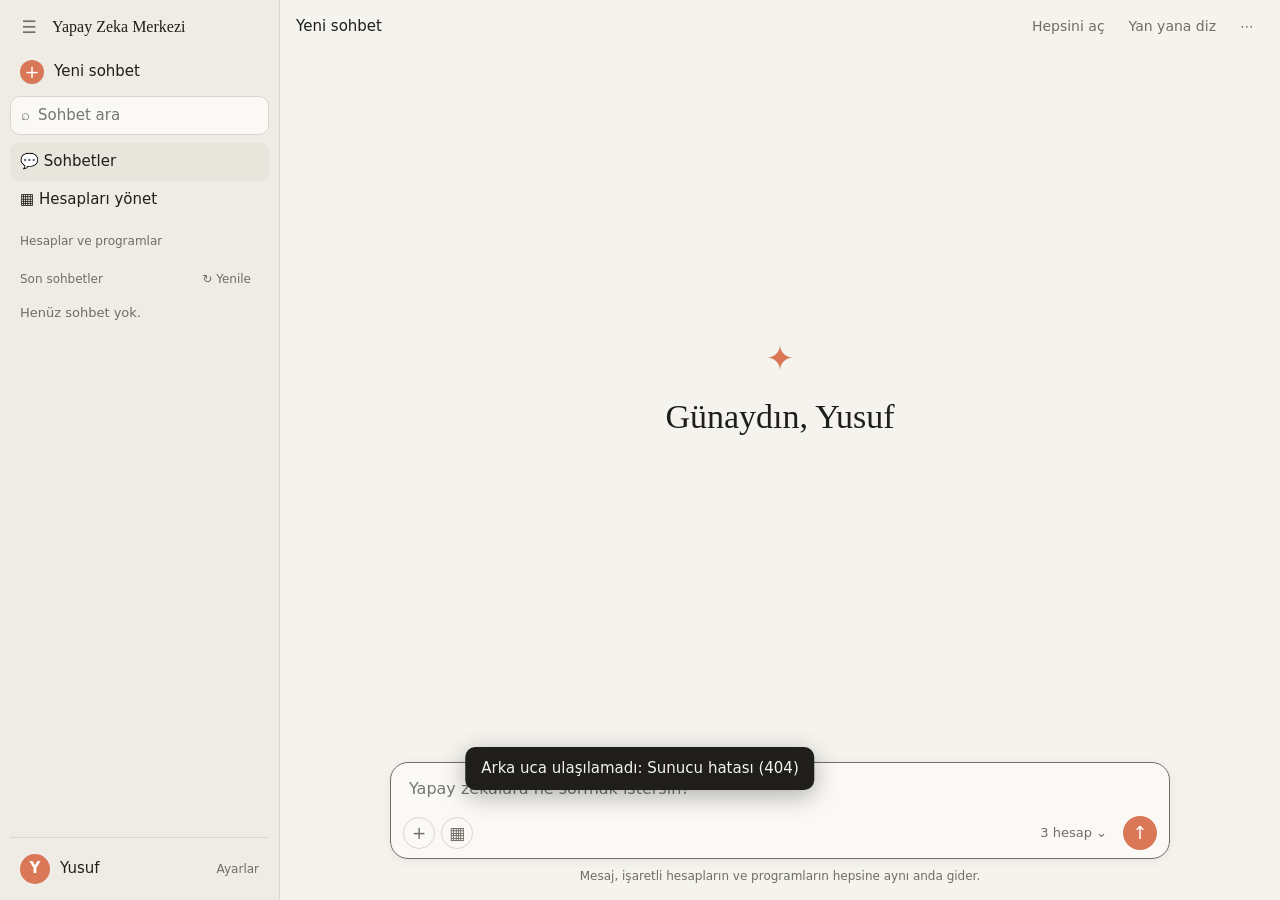
==== arayuz-masaustu/index.html @ e9574d83 "Güvenlik katmanları: istek belirteci, güvenlik başlıkları, gövde/şema denetimi, CDP boru (dinlenen p" ====
<!doctype html>
<html lang="tr">
<head>
  <meta charset="utf-8">
  <meta name="viewport" content="width=device-width, initial-scale=1">
  <title>Yapay Zeka Merkezi</title>
  <link rel="icon" href="data:image/svg+xml,<svg xmlns='http://www.w3.org/2000/svg' viewBox='0 0 16 16'><circle cx='8' cy='8' r='7' fill='%23d97757'/></svg>">
  <link rel="stylesheet" href="stil.css">
</head>
<body>
  <aside id="kenar" class="kenar">
    <div class="kenar-ust">
      <button class="simge" id="kenarKapat" title="Kenar çubuğunu gizle (Ctrl+B)">☰</button>
      <span class="kenar-marka">Yapay Zeka Merkezi</span>
    </div>
    <button class="kenar-yeni" id="yeniSohbet"><span class="arti">+</span> Yeni sohbet</button>
    <div class="kenar-ara"><span>⌕</span><input id="ara" placeholder="Sohbet ara"></div>
    <nav class="kenar-nav">
      <button data-bolum="sohbetler" class="aktif">💬 Sohbetler</button>
      <button data-bolum="programlar">▦ Hesapları yönet</button>
    </nav>
    <div class="kenar-baslik">Hesaplar ve programlar</div>
    <div id="kenarProgramlar" class="kenar-programlar"></div>
    <div class="kenar-baslik satir"><span>Son sohbetler</span><button class="kucuk-dugme" id="sohbetYenile" title="Sohbetleri yenile (site sohbetlerini yeniden oku)">↻ Yenile</button></div>
    <div id="sohbetListesi" class="sohbet-listesi"></div>
    <div class="kenar-alt">
      <button id="ayarlarAc" class="kenar-kullanici">
        <span class="avatar" id="avatar">Y</span>
        <span class="kullanici-ad" id="kullaniciAd">Yusuf</span>
        <span class="soluk">Ayarlar</span>
      </button>
    </div>
  </aside>

  <main class="ana">
    <header class="ust">
      <button class="simge" id="kenarAc" title="Kenar çubuğunu göster" hidden>☰</button>
      <div class="ust-baslik" id="ustBaslik">Yeni sohbet</div>
      <div class="ust-araclar">
        <button id="hepsiniAc" title="İşaretli kapalı hesapları ve programları aç">Hepsini aç</button>
        <button id="diz" title="İşaretli pencereleri ekranda yan yana diz">Yan yana diz</button>
        <button class="simge" id="sohbetMenu" title="Sohbet seçenekleri">⋯</button>
      </div>
    </header>

    <section id="icerik" class="icerik">
      <div id="karsilama" class="karsilama">
        <div class="karsilama-logo">✦</div>
        <h1 id="selam">Günaydın, Yusuf</h1>
      </div>
      <div id="mesajlar" class="mesajlar"></div>
    </section>

    <footer class="yazma-alani">
      <div id="girisSeridi" class="giris-seridi" hidden></div>
      <div class="yazici">
        <textarea id="mesaj" rows="1" placeholder="Yapay zekalara ne sormak istersin?"></textarea>
        <div class="yazici-alt">
          <div class="yazici-sol">
            <button class="simge yuvarlak" id="ekleMenu" title="Masaüstü programı ekle">+</button>
            <button class="simge yuvarlak" id="dizKucuk" title="Yan yana diz">▦</button>
          </div>
          <div class="yazici-sag">
            <div class="hedef-secici">
              <button id="hedefDugme" class="hedef-dugme"><span id="hedefOzet">3 hesap</span> <span class="ok">⌄</span></button>
              <div id="hedefMenu" class="hedef-menu" hidden></div>
            </div>
            <button id="gonder" class="gonder" title="Gönder (Enter)">↑</button>
          </div>
        </div>
      </div>
      <div class="yazma-not" id="durumSatiri">Mesaj, işaretli hesapların ve programların hepsine aynı anda gider.</div>
    </footer>
  </main>

  <!-- Ayarlar -->
  <dialog id="ayarlar" class="ayarlar">
    <div class="ayarlar-govde">
      <nav class="ayarlar-sekmeler">
        <div class="ayarlar-baslik">Ayarlar</div>
        <button data-sekme="genel" class="aktif">Genel</button>
        <button data-sekme="gorunum">Görünüm</button>
        <button data-sekme="programlar">Programlar</button>
        <button data-sekme="kisayollar">Kısayollar</button>
        <button data-sekme="hakkinda">Hakkında</button>
      </nav>
      <div class="ayarlar-icerik">
        <button class="simge ayarlar-kapat" id="ayarlarKapat" title="Kapat (Esc)">✕</button>

        <section data-sekme="genel">
          <h2>Genel</h2>
          <div class="ayar-satir"><div><b>Adın</b><small>Karşılama mesajında kullanılır.</small></div><input id="ayarAd" maxlength="30"></div>
          <div class="ayar-satir"><div><b>Enter'a da bas</b><small>Kapalıysa mesaj yalnızca yapıştırılır, göndermeyi sen yaparsın.</small></div><label class="anahtar"><input type="checkbox" id="ayarEnter"><span></span></label></div>
          <div class="ayar-satir"><div><b>Gönderince kutuyu temizle</b><small>Mesaj gittikten sonra yazı kutusu boşalır.</small></div><label class="anahtar"><input type="checkbox" id="ayarTemizle"><span></span></label></div>
          <div class="ayar-satir"><div><b>Çoklu hedefte onay iste</b><small>Birden fazla hesap seçiliyken ilk gönderimde "Şu hesaplara gidecek" diye bir kez sorar.</small></div><label class="anahtar"><input type="checkbox" id="ayarCokluOnay"><span></span></label></div>
          <div class="ayar-satir"><div><b>Yerleşim</b><small>"Yan yana diz" komutunda bu pencere nerede dursun?</small></div>
            <select id="ayarYerlesim"><option value="sol">Solda sütun</option><option value="alt">Altta çubuk</option></select></div>
        </section>

        <section data-sekme="gorunum" hidden>
          <h2>Görünüm</h2>
          <div class="ayar-satir"><div><b>Tema</b><small>Açık, koyu ya da Windows ayarını izle.</small></div>
            <div class="secenek-grubu" id="ayarTema">
              <button data-deger="acik">Açık</button><button data-deger="koyu">Koyu</button><button data-deger="sistem">Sistem</button>
            </div></div>
          <div class="ayar-satir"><div><b>Yazı boyutu</b></div>
            <div class="secenek-grubu" id="ayarYazi">
              <button data-deger="kucuk">Küçük</button><button data-deger="orta">Orta</button><button data-deger="buyuk">Büyük</button>
            </div></div>
        </section>

        <section data-sekme="programlar" hidden>
          <h2>Programlar</h2>
          <h3>Hesaplar (web)</h3>
          <p class="aciklama">ChatGPT, Gemini ve Claude web siteleri bu uygulamanın kendi tarayıcı profilinde açılır. Her sitede bir kez giriş yapman yeterli; oturum bu profilde kalır, sohbetler arka planda okunur ve yazılır.</p>
          <div id="siteAyarListesi" class="program-listesi"></div>
          <h3>Masaüstü programları (yedek)</h3>
          <p class="aciklama">Web hesapları yerine bilgisayardaki programlara pano ve tuş taklidiyle yazmak istersen. Bir programda mesaj yanlış yere giderse "Yazı kutusunu öğret"e basıp 4 saniye içinde fareyi o programın yazı kutusunun üstüne getir. Bu programlar mesaj kutusundaki seçiciden işaretlenmediği sürece kullanılmaz.</p>
          <div id="programAyarListesi" class="program-listesi"></div>
          <button id="programEkleAc" class="birincil">+ Program ekle</button>
        </section>

        <section data-sekme="kisayollar" hidden>
          <h2>Kısayollar</h2>
          <table class="kisayollar">
            <tr><td>Gönder</td><td><kbd>Enter</kbd></td></tr>
            <tr><td>Yeni satır</td><td><kbd>Shift</kbd> + <kbd>Enter</kbd></td></tr>
            <tr><td>Yeni sohbet</td><td><kbd>Ctrl</kbd> + <kbd>Shift</kbd> + <kbd>O</kbd></td></tr>
            <tr><td>Kenar çubuğunu aç/kapat</td><td><kbd>Ctrl</kbd> + <kbd>B</kbd></td></tr>
            <tr><td>Ayarlar</td><td><kbd>Ctrl</kbd> + <kbd>,</kbd></td></tr>
            <tr><td>Yan yana diz</td><td><kbd>Ctrl</kbd> + <kbd>Shift</kbd> + <kbd>D</kbd></td></tr>
            <tr><td>Yazı kutusuna odaklan</td><td><kbd>Esc</kbd></td></tr>
          </table>
        </section>

        <section data-sekme="hakkinda" hidden>
          <h2>Hakkında</h2>
          <p class="aciklama">Yapay Zeka Merkezi, ChatGPT, Gemini ve Claude hesaplarını tek ekrandan kullanmanı sağlar. Web siteleri kendi profilinde (<code>%LOCALAPPDATA%\YZMerkezi\tarayici-profili</code>) açılır; oturum çerezleri yalnızca o profilde kalır, kullandığın Edge profiline dokunulmaz. API anahtarı yoktur: siteler kendi hesabınla çalışır. Bilgisayarda kurulu masaüstü programları yedek yol olarak durur. Ayarlar ve yerel sohbet geçmişi <code>%LOCALAPPDATA%\YZMerkezi\masaustu-ayarlar.json</code> dosyasında saklanır.</p>
        </section>
      </div>
    </div>
  </dialog>

  <!-- Program ekle -->
  <dialog id="programEkle" class="kucuk-pencere">
    <h2>Program ekle</h2>
    <p class="aciklama">Yeni yapay zeka programını aç, sonra listeden seç. Yalnızca açık ve bilgisayarına kurulu .exe programları eklenebilir.</p>
    <div class="form">
      <label>Açık pencere <select id="pencereSecimi"></select></label>
      <label>Görünecek ad <input id="yeniAd" placeholder="ör. Grok"></label>
      <label id="baslikAlani" hidden>Pencere başlığında hep geçen kelime <input id="yeniBaslik" placeholder="ör. Grok"></label>
      <p id="tarayiciUyari" class="aciklama" hidden>Tarayıcılar program olarak eklenemez. ChatGPT, Gemini ve Claude web hesapları zaten kenar çubuğundan açılır.</p>
    </div>
    <div class="dugmeler"><button id="programEkleIptal">Vazgeç</button><button id="programEkleTamam" class="birincil">Ekle</button></div>
  </dialog>

  <div id="bildirim" class="bildirim" hidden></div>
  <script src="uygulama.js"></script>
</body>
</html>
---- arayuz-masaustu/stil.css ----
/* Claude masaüstü uygulamasının düzen ve renk dili */
:root {
  --zemin: #f4f3ee;
  --kenar-zemin: #eeece4;
  --yuzey: #faf9f5;
  --yuzey-2: #e8e6dc;
  --kenar: #d9d6cc;
  --metin: #1f1e1b;
  --soluk: #6f6d66;
  --vurgu: #d97757;
  --vurgu-koyu: #c4623f;
  --kullanici-balon: #ebe5d9;
  --serif: "Georgia", "Times New Roman", serif;
  --sans: "Segoe UI", system-ui, -apple-system, sans-serif;
  --mono: "Cascadia Mono", Consolas, monospace;
  --yazi: 15px;
}
:root[data-tema="koyu"] {
  --zemin: #262624;
  --kenar-zemin: #1b1b19;
  --yuzey: #30302e;
  --yuzey-2: #3a3936;
  --kenar: #3f3e3a;
  --metin: #f0efe9;
  --soluk: #9b9a94;
  --kullanici-balon: #2b2520;
}
:root[data-yazi="kucuk"] { --yazi: 13.5px; }
:root[data-yazi="buyuk"] { --yazi: 17px; }

* { box-sizing: border-box; }
html, body { height: 100%; margin: 0; }
body {
  display: flex; background: var(--zemin); color: var(--metin);
  font: var(--yazi)/1.55 var(--sans); overflow: hidden;
}
button, input, select, textarea { font: inherit; color: inherit; }
button { background: none; border: none; cursor: pointer; border-radius: 8px; padding: 6px 10px; }
button:hover { background: var(--yuzey-2); }
button.birincil { background: var(--vurgu); color: #fff; padding: 8px 14px; }
button.birincil:hover { background: var(--vurgu-koyu); }
button.simge { width: 34px; height: 34px; padding: 0; font-size: 17px; color: var(--soluk); }
button.simge:hover { color: var(--metin); }
input, select { background: var(--yuzey); border: 1px solid var(--kenar); border-radius: 8px; padding: 7px 10px; }
input:focus, select:focus, textarea:focus { outline: 2px solid var(--vurgu); outline-offset: -1px; }
code { font-family: var(--mono); font-size: .9em; background: var(--yuzey-2); padding: 1px 5px; border-radius: 5px; }
kbd { font-family: var(--sans); font-size: 12px; background: var(--yuzey-2); border: 1px solid var(--kenar); border-radius: 5px; padding: 1px 6px; }
.soluk { color: var(--soluk); font-size: 12px; }
::-webkit-scrollbar { width: 8px; } ::-webkit-scrollbar-thumb { background: var(--kenar); border-radius: 8px; }

/* ---------------- kenar çubuğu */
.kenar {
  width: 280px; flex: none; display: flex; flex-direction: column;
  background: var(--kenar-zemin); border-right: 1px solid var(--kenar); padding: 8px 10px;
  transition: margin .18s ease;
}
.kenar.gizli { margin-left: -280px; }
.kenar-ust { display: flex; align-items: center; gap: 6px; padding: 2px 2px 8px; }
.kenar-marka { font-family: var(--serif); font-size: 16px; }
.kenar-yeni { display: flex; align-items: center; gap: 10px; padding: 8px 10px; text-align: left; font-weight: 500; }
.kenar-yeni .arti { width: 24px; height: 24px; border-radius: 50%; background: var(--vurgu); color: #fff; display: grid; place-items: center; font-size: 18px; line-height: 1; }
.kenar-ara { display: flex; align-items: center; gap: 8px; margin: 4px 0 8px; padding: 0 10px; background: var(--yuzey); border: 1px solid var(--kenar); border-radius: 10px; color: var(--soluk); }
.kenar-ara input { flex: 1; border: none; background: none; padding: 7px 0; }
.kenar-ara input:focus { outline: none; }
.kenar-nav { display: flex; flex-direction: column; }
.kenar-nav button { text-align: left; padding: 7px 10px; }
.kenar-nav button.aktif { background: var(--yuzey-2); }
.kenar-baslik { color: var(--soluk); font-size: 12px; padding: 14px 10px 4px; }
.kenar-programlar { display: flex; flex-direction: column; }
.kenar-program { display: flex; align-items: center; gap: 8px; padding: 5px 10px; border-radius: 8px; cursor: pointer; }
.kenar-program:hover { background: var(--yuzey-2); }
.kenar-program .nokta { width: 9px; height: 9px; border-radius: 50%; flex: none; }
.kenar-program .ad { flex: 1; }
.kenar-program .durum { font-size: 12px; color: var(--soluk); }
.kenar-program .durum.acik { color: #2e9e5b; }
.sohbet-listesi { flex: 1; overflow-y: auto; display: flex; flex-direction: column; }
.sohbet-satir { display: flex; align-items: center; gap: 6px; padding: 7px 10px; border-radius: 8px; cursor: pointer; white-space: nowrap; }
.sohbet-satir:hover, .sohbet-satir.aktif { background: var(--yuzey-2); }
.sohbet-satir .ad { flex: 1; overflow: hidden; text-overflow: ellipsis; }
.sohbet-satir .sil { opacity: 0; font-size: 12px; padding: 2px 6px; color: var(--soluk); }
.sohbet-satir:hover .sil { opacity: 1; }
.kenar-alt { border-top: 1px solid var(--kenar); padding-top: 8px; }
.kenar-kullanici { width: 100%; display: flex; align-items: center; gap: 10px; text-align: left; padding: 8px 10px; }
.avatar { width: 30px; height: 30px; border-radius: 50%; background: var(--vurgu); color: #fff; display: grid; place-items: center; font-weight: 600; }
.kullanici-ad { flex: 1; font-weight: 500; }

/* ---------------- ana alan */
.ana { flex: 1; min-width: 0; display: flex; flex-direction: column; }
.ust { display: flex; align-items: center; gap: 8px; padding: 10px 16px; }
.ust-baslik { flex: 1; font-weight: 500; overflow: hidden; text-overflow: ellipsis; white-space: nowrap; }
.ust-araclar { display: flex; gap: 4px; }
.ust-araclar button { color: var(--soluk); font-size: 14px; }
.ust-araclar button:hover { color: var(--metin); }
.icerik { flex: 1; overflow-y: auto; display: flex; flex-direction: column; }
.karsilama { margin: auto; text-align: center; padding: 20px; }
.karsilama-logo { color: var(--vurgu); font-size: 34px; }
.karsilama h1 { font-family: var(--serif); font-weight: 400; font-size: 34px; margin: 6px 0 0; }
.mesajlar { max-width: 780px; width: 100%; margin: 0 auto; padding: 8px 24px 24px; display: flex; flex-direction: column; gap: 18px; }
.mesaj { display: flex; flex-direction: column; align-items: flex-end; gap: 6px; }
.mesaj .balon { background: var(--kullanici-balon); border-radius: 16px; padding: 12px 16px; max-width: 85%; white-space: pre-wrap; overflow-wrap: anywhere; }
.mesaj .ek { font-size: 12px; color: var(--soluk); display: flex; gap: 8px; align-items: center; flex-wrap: wrap; }
.mesaj .ek .sorun { color: #c0392b; }
.mesaj .ek button { padding: 1px 7px; font-size: 12px; color: var(--soluk); }
.mesaj .ek button:hover { color: var(--metin); }

/* ---------------- yazı kutusu */
.yazma-alani { padding: 8px 24px 14px; }
.yazici {
  max-width: 780px; margin: 0 auto; background: var(--yuzey); border: 1px solid var(--kenar);
  border-radius: 18px; padding: 12px 12px 8px; box-shadow: 0 2px 12px rgba(0, 0, 0, .06);
}
.yazici:focus-within { border-color: var(--soluk); }
.yazici textarea {
  width: 100%; border: none; background: none; resize: none; padding: 2px 6px; max-height: 40vh;
  font-size: calc(var(--yazi) + 1px); line-height: 1.5;
}
.yazici textarea:focus { outline: none; }
.yazici-alt { display: flex; align-items: center; justify-content: space-between; margin-top: 6px; }
.yazici-sol, .yazici-sag { display: flex; align-items: center; gap: 6px; }
.simge.yuvarlak { border: 1px solid var(--kenar); border-radius: 50%; width: 32px; height: 32px; }
.hedef-secici { position: relative; }
.hedef-dugme { color: var(--soluk); font-size: 13px; padding: 6px 10px; }
.hedef-dugme:hover { color: var(--metin); }
.hedef-menu {
  position: absolute; right: 0; bottom: 40px; width: 260px; background: var(--yuzey); border: 1px solid var(--kenar);
  border-radius: 12px; padding: 6px; box-shadow: 0 8px 28px rgba(0, 0, 0, .18); z-index: 5;
}
.hedef-menu label { display: flex; align-items: center; gap: 10px; padding: 8px 10px; border-radius: 8px; cursor: pointer; }
.hedef-menu label:hover { background: var(--yuzey-2); }
.hedef-menu .nokta { width: 9px; height: 9px; border-radius: 50%; }
.hedef-menu .ad { flex: 1; }
.hedef-menu .durum { font-size: 12px; color: var(--soluk); }
.gonder { width: 34px; height: 34px; border-radius: 50%; background: var(--vurgu); color: #fff; font-size: 18px; padding: 0; }
.gonder:hover { background: var(--vurgu-koyu); }
.gonder:disabled { opacity: .5; cursor: default; }
.yazma-not { text-align: center; color: var(--soluk); font-size: 12px; margin-top: 8px; min-height: 18px; }
.yazma-not.hata { color: #c0392b; }

/* ---------------- ayarlar */
dialog { background: var(--zemin); color: var(--metin); border: 1px solid var(--kenar); border-radius: 16px; padding: 0; }
dialog::backdrop { background: rgba(0, 0, 0, .5); }
.ayarlar { width: min(860px, calc(100vw - 40px)); height: min(600px, calc(100vh - 40px)); }
.ayarlar-govde { display: flex; height: 100%; }
.ayarlar-sekmeler { width: 200px; flex: none; background: var(--kenar-zemin); padding: 16px 10px; display: flex; flex-direction: column; gap: 2px; border-radius: 16px 0 0 16px; }
.ayarlar-baslik { font-family: var(--serif); font-size: 20px; padding: 4px 10px 14px; }
.ayarlar-sekmeler button { text-align: left; padding: 8px 10px; }
.ayarlar-sekmeler button.aktif { background: var(--yuzey-2); }
.ayarlar-icerik { flex: 1; padding: 20px 28px; overflow-y: auto; position: relative; }
.ayarlar-kapat { position: absolute; top: 12px; right: 12px; }
.ayarlar h2 { font-family: var(--serif); font-weight: 400; font-size: 24px; margin: 0 0 14px; }
.ayar-satir { display: flex; align-items: center; justify-content: space-between; gap: 16px; padding: 14px 0; border-bottom: 1px solid var(--kenar); }
.ayar-satir small { display: block; color: var(--soluk); font-size: 13px; }
.ayar-satir input[type="text"], .ayar-satir input:not([type]) { width: 200px; }
.anahtar { position: relative; width: 44px; height: 24px; flex: none; }
.anahtar input { opacity: 0; width: 0; height: 0; }
.anahtar span { position: absolute; inset: 0; background: var(--kenar); border-radius: 24px; cursor: pointer; transition: .15s; }
.anahtar span::before { content: ""; position: absolute; width: 18px; height: 18px; left: 3px; top: 3px; background: #fff; border-radius: 50%; transition: .15s; }
.anahtar input:checked + span { background: var(--vurgu); }
.anahtar input:checked + span::before { transform: translateX(20px); }
.secenek-grubu { display: flex; background: var(--yuzey-2); border-radius: 10px; padding: 3px; }
.secenek-grubu button { padding: 5px 12px; font-size: 14px; }
.secenek-grubu button.aktif { background: var(--yuzey); box-shadow: 0 1px 3px rgba(0, 0, 0, .15); }
.aciklama { color: var(--soluk); font-size: 14px; margin: 0 0 12px; }
.program-listesi { display: flex; flex-direction: column; margin-bottom: 14px; }
.program-satir { display: flex; align-items: center; gap: 10px; padding: 10px 0; border-bottom: 1px solid var(--kenar); }
.program-satir .nokta { width: 10px; height: 10px; border-radius: 50%; flex: none; }
.program-satir .ad { flex: 1; } .program-satir .ad small { display: block; color: var(--soluk); font-size: 12px; }
.program-satir button { font-size: 13px; color: var(--soluk); border: 1px solid var(--kenar); }
.program-satir button:hover { color: var(--metin); }
.kisayollar { border-collapse: collapse; width: 100%; }
.kisayollar td { padding: 9px 0; border-bottom: 1px solid var(--kenar); }
.kisayollar td:last-child { text-align: right; }

.kucuk-pencere { width: min(460px, calc(100vw - 40px)); padding: 20px 22px; }
.kucuk-pencere h2 { font-family: var(--serif); font-weight: 400; margin: 0 0 6px; }
.form { display: flex; flex-direction: column; gap: 10px; }
.form label { display: flex; flex-direction: column; gap: 4px; font-size: 13px; color: var(--soluk); }
.form input, .form select { width: 100%; }
.dugmeler { display: flex; justify-content: flex-end; gap: 8px; margin-top: 16px; }

.bildirim {
  position: fixed; left: 50%; bottom: 110px; transform: translateX(-50%); background: var(--metin); color: var(--zemin);
  padding: 10px 16px; border-radius: 10px; box-shadow: 0 6px 24px rgba(0, 0, 0, .3); z-index: 20; max-width: 80vw;
}

/* ---------------- hesaplar (web siteleri) ve site sohbetleri */
.kenar-program .durum.uyari { color: #d9822b; }
.kenar-alt-baslik { color: var(--soluk); font-size: 11px; padding: 8px 10px 2px; }
.kenar-alt-baslik.tikla { cursor: pointer; user-select: none; }
.kenar-alt-baslik.tikla:hover { color: var(--metin); }
.kenar-baslik.satir { display: flex; align-items: center; justify-content: space-between; }
.kucuk-dugme { font-size: 12px; padding: 2px 8px; color: var(--soluk); }
.kucuk-dugme:hover { color: var(--metin); }
.kucuk-dugme:disabled { opacity: .6; cursor: default; }
.sohbet-grup { display: flex; align-items: center; gap: 7px; color: var(--soluk); font-size: 12px; padding: 10px 10px 3px; }
.sohbet-grup .nokta { width: 8px; height: 8px; border-radius: 50%; flex: none; }
.sohbet-satir .nokta { width: 7px; height: 7px; border-radius: 50%; flex: none; }
.sohbet-bos { color: var(--soluk); font-size: 13px; padding: 8px 10px; }
.sohbet-hata { color: #d9822b; font-size: 12px; padding: 6px 10px; white-space: normal; }
.hedef-menu .menu-baslik { color: var(--soluk); font-size: 11px; padding: 6px 10px 2px; }
.hedef-menu { max-height: 60vh; overflow-y: auto; }
.ayarlar h3 { font-size: 15px; font-weight: 600; margin: 18px 0 4px; }
.program-satir .durum { font-size: 12px; color: var(--soluk); }
.program-satir .durum.acik { color: #2e9e5b; }
.program-satir .durum.uyari { color: #d9822b; }

.mesaj .yanitlar, .yanitlar { align-self: stretch; display: flex; flex-direction: column; gap: 14px; }
.yanitlar:empty { display: none; }
.yukleniyor { color: var(--soluk); text-align: center; padding: 24px 0; }
.yukleniyor.sorun { color: #c0392b; }
.asistan-mesaj { align-self: flex-start; max-width: 92%; }
.asistan-baslik { display: flex; align-items: center; gap: 7px; font-size: 13px; color: var(--soluk); margin-bottom: 3px; }
.asistan-baslik .nokta { width: 9px; height: 9px; border-radius: 50%; flex: none; }
.asistan-baslik b { color: var(--metin); font-weight: 600; }
.asistan-durum { font-size: 12px; font-style: italic; }
.asistan-metin { white-space: pre-wrap; overflow-wrap: anywhere; }
.asistan-metin.imlec::after { content: "▍"; color: var(--vurgu); animation: yanip 1s steps(2) infinite; }
@keyframes yanip { 50% { opacity: 0; } }

.giris-seridi { max-width: 780px; margin: 0 auto 6px; }
.giris-satir {
  display: flex; align-items: center; gap: 6px; flex-wrap: wrap; padding: 5px 12px; margin-bottom: 4px;
  background: rgba(217, 130, 43, .12); border: 1px solid rgba(217, 130, 43, .45); border-radius: 10px; font-size: 13px;
}
.giris-satir .nokta { width: 8px; height: 8px; border-radius: 50%; flex: none; }
.giris-satir button { font-size: 12px; padding: 2px 10px; border: 1px solid #d9822b; color: #d9822b; }
.giris-satir button:hover { background: rgba(217, 130, 43, .2); }
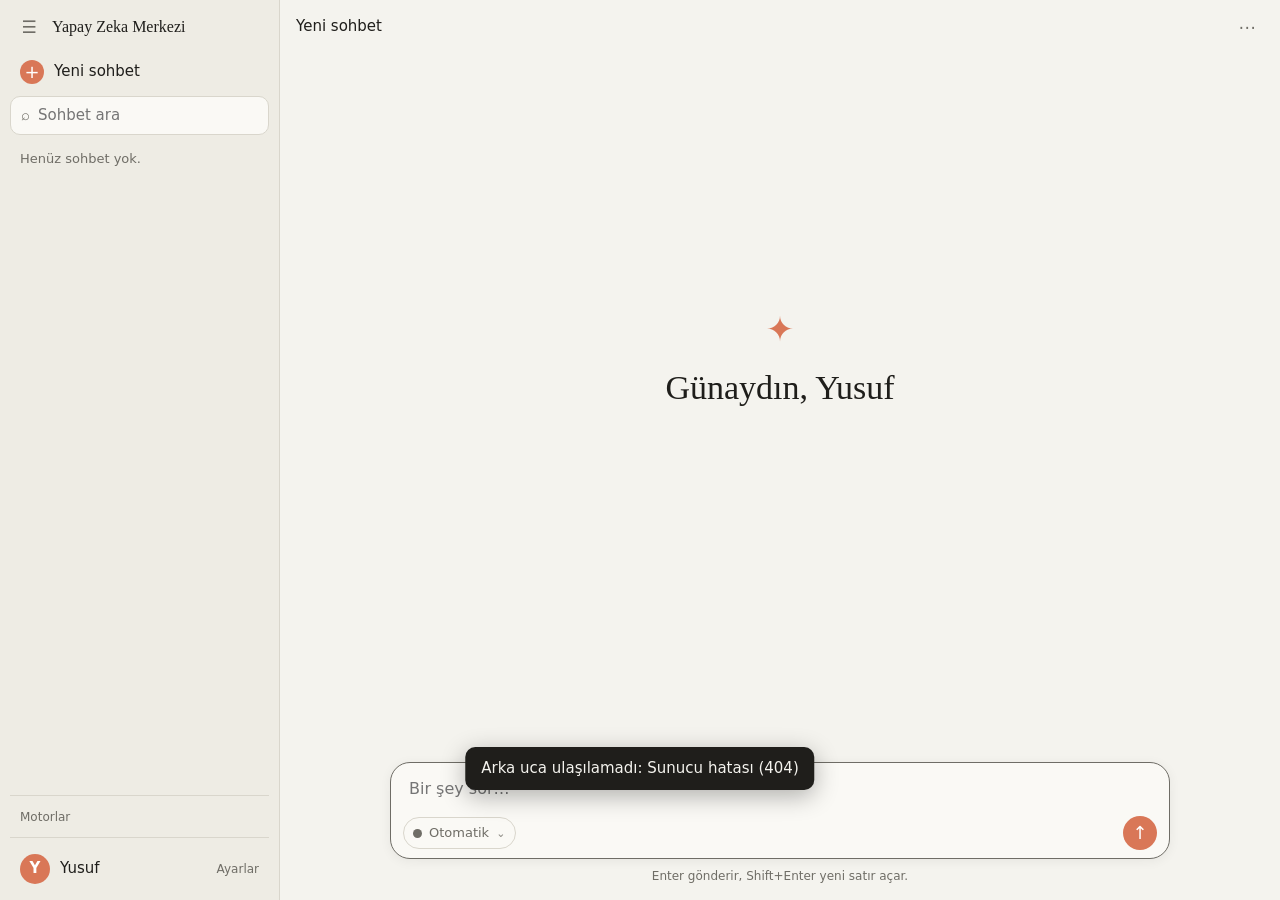
==== commit f2a82a52: "Tek Asistan kipi: arka planda Claude Code, Codex ve Gemini CLI motorları, akışlı tek sohbet, otomati" ====
--- a/arayuz-masaustu/index.html
+++ b/arayuz-masaustu/index.html
@@ -4,25 +4,23 @@
   <meta charset="utf-8">
   <meta name="viewport" content="width=device-width, initial-scale=1">
   <title>Yapay Zeka Merkezi</title>
-  <link rel="icon" href="data:image/svg+xml,<svg xmlns='http://www.w3.org/2000/svg' viewBox='0 0 16 16'><circle cx='8' cy='8' r='7' fill='%23d97757'/></svg>">
+  <link rel="icon" href="simge.svg" type="image/svg+xml">
+  <link rel="icon" href="simge.ico" sizes="any">
   <link rel="stylesheet" href="stil.css">
 </head>
 <body>
   <aside id="kenar" class="kenar">
     <div class="kenar-ust">
-      <button class="simge" id="kenarKapat" title="Kenar çubuğunu gizle (Ctrl+B)">☰</button>
+      <button class="simge" id="kenarKapat" title="Kenar çubuğunu gizle (Ctrl+B)" aria-label="Kenar çubuğunu gizle">☰</button>
       <span class="kenar-marka">Yapay Zeka Merkezi</span>
     </div>
     <button class="kenar-yeni" id="yeniSohbet"><span class="arti">+</span> Yeni sohbet</button>
-    <div class="kenar-ara"><span>⌕</span><input id="ara" placeholder="Sohbet ara"></div>
-    <nav class="kenar-nav">
-      <button data-bolum="sohbetler" class="aktif">💬 Sohbetler</button>
-      <button data-bolum="programlar">▦ Hesapları yönet</button>
-    </nav>
-    <div class="kenar-baslik">Hesaplar ve programlar</div>
-    <div id="kenarProgramlar" class="kenar-programlar"></div>
-    <div class="kenar-baslik satir"><span>Son sohbetler</span><button class="kucuk-dugme" id="sohbetYenile" title="Sohbetleri yenile (site sohbetlerini yeniden oku)">↻ Yenile</button></div>
+    <div class="kenar-ara"><span aria-hidden="true">⌕</span><input id="ara" placeholder="Sohbet ara" aria-label="Sohbet ara"></div>
     <div id="sohbetListesi" class="sohbet-listesi"></div>
+    <div class="kenar-motorlar">
+      <div class="kenar-baslik">Motorlar</div>
+      <div id="kenarMotorlar"></div>
+    </div>
     <div class="kenar-alt">
       <button id="ayarlarAc" class="kenar-kullanici">
         <span class="avatar" id="avatar">Y</span>
@@ -34,42 +32,43 @@
 
   <main class="ana">
     <header class="ust">
-      <button class="simge" id="kenarAc" title="Kenar çubuğunu göster" hidden>☰</button>
+      <button class="simge" id="kenarAc" title="Kenar çubuğunu göster" aria-label="Kenar çubuğunu göster" hidden>☰</button>
       <div class="ust-baslik" id="ustBaslik">Yeni sohbet</div>
       <div class="ust-araclar">
-        <button id="hepsiniAc" title="İşaretli kapalı hesapları ve programları aç">Hepsini aç</button>
-        <button id="diz" title="İşaretli pencereleri ekranda yan yana diz">Yan yana diz</button>
-        <button class="simge" id="sohbetMenu" title="Sohbet seçenekleri">⋯</button>
+        <button class="simge" id="sohbetMenu" title="Sohbet seçenekleri" aria-label="Sohbet seçenekleri">⋯</button>
       </div>
     </header>
 
     <section id="icerik" class="icerik">
       <div id="karsilama" class="karsilama">
-        <div class="karsilama-logo">✦</div>
+        <div class="karsilama-logo" aria-hidden="true">✦</div>
         <h1 id="selam">Günaydın, Yusuf</h1>
-      </div>
-      <div id="mesajlar" class="mesajlar"></div>
+        <div id="karsilamaMotorlar" class="karsilama-motorlar"></div>
+        <div id="karsilamaNot" class="karsilama-not" hidden></div>
+      </div>
+      <div id="mesajlar" class="mesajlar" aria-live="polite"></div>
     </section>
+    <button id="asagiGit" class="asagi-git" title="En alta in" aria-label="En alta in" hidden>↓</button>
 
     <footer class="yazma-alani">
-      <div id="girisSeridi" class="giris-seridi" hidden></div>
+      <div id="hassasSeridi" class="hassas-seridi" hidden></div>
       <div class="yazici">
-        <textarea id="mesaj" rows="1" placeholder="Yapay zekalara ne sormak istersin?"></textarea>
+        <textarea id="mesaj" rows="1" placeholder="Bir şey sor…" aria-label="Mesaj"></textarea>
         <div class="yazici-alt">
           <div class="yazici-sol">
-            <button class="simge yuvarlak" id="ekleMenu" title="Masaüstü programı ekle">+</button>
-            <button class="simge yuvarlak" id="dizKucuk" title="Yan yana diz">▦</button>
+            <div class="motor-secici">
+              <button id="motorDugme" class="motor-dugme" aria-haspopup="true" aria-expanded="false" title="Hangi motor yanıtlasın?">
+                <span class="nokta" id="motorNokta"></span><span id="motorOzet">Otomatik</span><span class="ok" aria-hidden="true">⌄</span>
+              </button>
+            </div>
           </div>
           <div class="yazici-sag">
-            <div class="hedef-secici">
-              <button id="hedefDugme" class="hedef-dugme"><span id="hedefOzet">3 hesap</span> <span class="ok">⌄</span></button>
-              <div id="hedefMenu" class="hedef-menu" hidden></div>
-            </div>
-            <button id="gonder" class="gonder" title="Gönder (Enter)">↑</button>
+            <button id="durdur" class="durdur" title="Yanıtı durdur" aria-label="Yanıtı durdur" hidden><span></span></button>
+            <button id="gonder" class="gonder" title="Gönder (Enter)" aria-label="Gönder">↑</button>
           </div>
         </div>
       </div>
-      <div class="yazma-not" id="durumSatiri">Mesaj, işaretli hesapların ve programların hepsine aynı anda gider.</div>
+      <div class="yazma-not" id="durumSatiri">Enter gönderir, Shift+Enter yeni satır açar.</div>
     </footer>
   </main>
 
@@ -80,21 +79,23 @@
         <div class="ayarlar-baslik">Ayarlar</div>
         <button data-sekme="genel" class="aktif">Genel</button>
         <button data-sekme="gorunum">Görünüm</button>
-        <button data-sekme="programlar">Programlar</button>
+        <button data-sekme="motorlar">Motorlar</button>
+        <button data-sekme="yonlendirme">Yönlendirme</button>
+        <button data-sekme="hafiza">Hafıza</button>
+        <button data-sekme="jev">Jev</button>
+        <button data-sekme="gelismis">Gelişmiş</button>
         <button data-sekme="kisayollar">Kısayollar</button>
         <button data-sekme="hakkinda">Hakkında</button>
       </nav>
       <div class="ayarlar-icerik">
-        <button class="simge ayarlar-kapat" id="ayarlarKapat" title="Kapat (Esc)">✕</button>
+        <button class="simge ayarlar-kapat" id="ayarlarKapat" title="Kapat (Esc)" aria-label="Kapat">✕</button>
 
         <section data-sekme="genel">
           <h2>Genel</h2>
           <div class="ayar-satir"><div><b>Adın</b><small>Karşılama mesajında kullanılır.</small></div><input id="ayarAd" maxlength="30"></div>
-          <div class="ayar-satir"><div><b>Enter'a da bas</b><small>Kapalıysa mesaj yalnızca yapıştırılır, göndermeyi sen yaparsın.</small></div><label class="anahtar"><input type="checkbox" id="ayarEnter"><span></span></label></div>
-          <div class="ayar-satir"><div><b>Gönderince kutuyu temizle</b><small>Mesaj gittikten sonra yazı kutusu boşalır.</small></div><label class="anahtar"><input type="checkbox" id="ayarTemizle"><span></span></label></div>
-          <div class="ayar-satir"><div><b>Çoklu hedefte onay iste</b><small>Birden fazla hesap seçiliyken ilk gönderimde "Şu hesaplara gidecek" diye bir kez sorar.</small></div><label class="anahtar"><input type="checkbox" id="ayarCokluOnay"><span></span></label></div>
-          <div class="ayar-satir"><div><b>Yerleşim</b><small>"Yan yana diz" komutunda bu pencere nerede dursun?</small></div>
-            <select id="ayarYerlesim"><option value="sol">Solda sütun</option><option value="alt">Altta çubuk</option></select></div>
+          <div class="ayar-satir"><div><b>Varsayılan motor</b><small>"Otomatik" her mesaj için en uygun motoru kendisi seçer. Yazı kutusundaki seçiciden de değiştirebilirsin.</small></div>
+            <select id="ayarVarsayilanMotor"><option value="otomatik">Otomatik</option><option value="claude">Claude</option><option value="codex">Codex (ChatGPT)</option><option value="gemini">Gemini</option></select></div>
+          <div class="ayar-satir"><div><b>Göndermeden önce hassas bilgi uyarısı</b><small>Mesajda API anahtarı, parola, T.C. kimlik numarası, IBAN ya da kart numarası gibi kalıplar varsa göndermeden önce sorar ("Yine de gönder / Vazgeç"). Önce bu bilgisayarda kurallarla taranır; kurallar bir şey bulamazsa ve Jev açıksa (Ayarlar → Jev) metin ikinci görüş için Jev'e de gider.</small></div><label class="anahtar"><input type="checkbox" id="ayarHassasUyari"><span></span></label></div>
         </section>
 
         <section data-sekme="gorunum" hidden>
@@ -109,15 +110,65 @@
             </div></div>
         </section>
 
-        <section data-sekme="programlar" hidden>
-          <h2>Programlar</h2>
+        <section data-sekme="motorlar" hidden>
+          <h2>Motorlar</h2>
+          <p class="aciklama">Yapay Zeka Merkezi, bu bilgisayarda kurulu üç yapay zeka aracını (Claude, Codex ve Gemini komut satırı araçları) arka planda kendisi çalıştırır; hiçbir dış pencereye mesaj göndermez. Her araç kendi hesabınla bir kez giriş yapılarak kullanılır. Parola ya da API anahtarı bu uygulamaya yazılmaz.</p>
+          <div id="motorAyarListesi" class="motor-kartlar"></div>
+          <button id="motorlariDenetle" class="birincil">Motorları yeniden denetle</button>
+        </section>
+
+        <section data-sekme="yonlendirme" hidden>
+          <h2>Yönlendirme</h2>
+          <p class="aciklama">"Otomatik" seçiliyken mesajın türü ve zorluğu belirlenir (Jev açık ve hazırsa Jev ile, değilse kurallarla) ve aşağıdaki tercih sırasına göre bir motor ve model sınıfı seçilir. İlk tercih hazır değilse sıradaki motora geçilir. Model adı, motorun kendi listesinden sınıfa göre bulunur (Ayarlar → Motorlar'da değiştirilebilir). Kuralları değiştirmek için dosyayı düzenle; değişiklik bir sonraki mesajda geçerli olur.</p>
+          <div class="ayar-satir"><div><b>Kural dosyası</b><small><code id="yonlendirmeDosya">…</code></small></div><button id="yonlendirmeAc" class="birincil">yonlendirme.json dosyasını aç</button></div>
+          <p class="aciklama" id="yonlendirmeSon">Son sınıflandırma: henüz yok.</p>
+          <p class="aciklama" id="yonlendirmeUyari"></p>
+          <table class="yonlendirme-tablo" id="yonlendirmeTablo"></table>
+        </section>
+
+        <section data-sekme="hafiza" hidden>
+          <h2>Hafıza</h2>
+          <p class="aciklama">Hafıza OS kasandaki notlar, hangi motor yanıtlarsa yanıtlasın aynı kaynaktan bağlam olarak verilebilir. Eklenen bağlam seçilen motora (yani o şirketin sunucusuna) gider; sır benzeri satırlar (anahtar, parola, şifre) dışarıda bırakılır.</p>
+          <div class="ayar-satir"><div><b>Hafızayı mesaja ekle</b><small>Gönderilen mesajın başına kişisel notlarından ilgili birkaç satır eklenir. Bağlam bulunamazsa ya da hafıza aracı yanıt vermezse mesaj olduğu gibi gider.</small></div><label class="anahtar"><input type="checkbox" id="ayarHafizaEkle"><span></span></label></div>
+          <div class="ayar-satir"><div><b>Yanıtları hafızaya aday olarak yaz</b><small>Alınan yanıtların kısa özeti kasanın gelen kutusuna eklenir (yalnızca ekleme; var olan notlara dokunulmaz, katalog ve Mem0'a doğrudan yazılmaz).</small></div><label class="anahtar"><input type="checkbox" id="ayarHafizaAday"><span></span></label></div>
+          <p class="aciklama" id="hafizaDurum">Durum okunuyor…</p>
+          <p class="aciklama" id="hafizaKasa"></p>
+        </section>
+
+        <section data-sekme="jev" hidden>
+          <h2>Jev</h2>
+          <p class="aciklama">Jev, TypeSafe'in karar modelidir. Açıkken hassas bilgi uyarısında (yerel kurallar bir şey bulamazsa ikinci görüş olarak) ve motor seçiminde (mesajın türü ve zorluğu) kullanılır. Jev kapalıysa, hazır değilse ya da hata verirse uygulama kurallarla çalışmaya devam eder.</p>
+          <p class="aciklama uyari-metni">Mesajların TypeSafe'in uzak Jev sunucusuna gider (Yusuf'un onayıyla). Yeni bir Jev sürümü ya da yerel seçenek çıkınca yeniden değerlendirilecek.</p>
+          <div class="ayar-satir"><div><b>Jev açık</b><small>Kapalıyken Jev'e hiçbir istek gönderilmez; hassas bilgi uyarısı ve motor seçimi yalnızca kurallarla çalışır.</small></div><label class="anahtar"><input type="checkbox" id="ayarJevAcik"><span></span></label></div>
+          <p class="aciklama" id="jevDurum">Durum okunuyor…</p>
+          <p class="aciklama" id="jevAyrinti"></p>
+        </section>
+
+        <section data-sekme="gelismis" hidden>
+          <h2>Gelişmiş</h2>
+          <p class="aciklama uyari-metni">Bu bölüm eski çoklu pencere yöntemidir: ChatGPT, Gemini ve Claude web siteleri ve bilgisayardaki masaüstü programları ayrı pencerelerde açılır ve aynı mesaj hepsine birden gönderilir. Tek Asistan bu pencerelere hiçbir şey göndermez; bunlar yalnızca sen kullanmak istersen buradadır.</p>
           <h3>Hesaplar (web)</h3>
-          <p class="aciklama">ChatGPT, Gemini ve Claude web siteleri bu uygulamanın kendi tarayıcı profilinde açılır. Her sitede bir kez giriş yapman yeterli; oturum bu profilde kalır, sohbetler arka planda okunur ve yazılır.</p>
+          <p class="aciklama">Web siteleri bu uygulamanın kendi tarayıcı profilinde açılır. Her sitede bir kez giriş yapman yeterli.</p>
           <div id="siteAyarListesi" class="program-listesi"></div>
           <h3>Masaüstü programları (yedek)</h3>
-          <p class="aciklama">Web hesapları yerine bilgisayardaki programlara pano ve tuş taklidiyle yazmak istersen. Bir programda mesaj yanlış yere giderse "Yazı kutusunu öğret"e basıp 4 saniye içinde fareyi o programın yazı kutusunun üstüne getir. Bu programlar mesaj kutusundaki seçiciden işaretlenmediği sürece kullanılmaz.</p>
+          <p class="aciklama">Bilgisayardaki programlara pano ve tuş taklidiyle yazmak istersen. Bir programda mesaj yanlış yere giderse "Yazı kutusunu öğret"e basıp 4 saniye içinde fareyi o programın yazı kutusunun üstüne getir.</p>
           <div id="programAyarListesi" class="program-listesi"></div>
-          <button id="programEkleAc" class="birincil">+ Program ekle</button>
+          <div class="dugme-satiri">
+            <button id="programEkleAc" class="birincil">+ Program ekle</button>
+            <button id="hepsiniAc" title="İşaretli kapalı hesapları ve programları aç">Hepsini aç</button>
+            <button id="diz" title="İşaretli pencereleri ekranda yan yana diz">Yan yana diz</button>
+          </div>
+          <div class="ayar-satir"><div><b>Yerleşim</b><small>"Yan yana diz" komutunda bu pencere nerede dursun?</small></div>
+            <select id="ayarYerlesim"><option value="sol">Solda sütun</option><option value="alt">Altta çubuk</option></select></div>
+          <div class="ayar-satir"><div><b>Enter'a da bas</b><small>Kapalıysa mesaj pencerelere yalnızca yapıştırılır, göndermeyi sen yaparsın.</small></div><label class="anahtar"><input type="checkbox" id="ayarEnter"><span></span></label></div>
+          <div class="ayar-satir"><div><b>Yanıtları Jev ile puanla</b><small>Çoklu pencere gönderiminde bütün hesapların yanıtları gelince soru ve yanıtların ilk kısmı Jev'e gider; en iyi bulunan yanıta "Önerilen yanıt (Jev)" rozeti konur. Tek motorda anlamsız olduğundan yalnızca burada kullanılır. Varsayılan kapalı.</small></div><label class="anahtar"><input type="checkbox" id="ayarJevPuanla"><span></span></label></div>
+          <h3>Çoklu pencereye gönder</h3>
+          <div id="coklu" class="coklu">
+            <div id="cokluHedefler" class="coklu-hedefler"></div>
+            <textarea id="cokluMesaj" rows="3" placeholder="İşaretli pencerelerin hepsine gidecek mesaj"></textarea>
+            <div class="dugme-satiri"><button id="cokluGonder" class="birincil">Hepsine gönder</button><span class="soluk" id="cokluDurum"></span></div>
+            <div id="cokluYanitlar" class="coklu-yanitlar"></div>
+          </div>
         </section>
 
         <section data-sekme="kisayollar" hidden>
@@ -128,14 +179,15 @@
             <tr><td>Yeni sohbet</td><td><kbd>Ctrl</kbd> + <kbd>Shift</kbd> + <kbd>O</kbd></td></tr>
             <tr><td>Kenar çubuğunu aç/kapat</td><td><kbd>Ctrl</kbd> + <kbd>B</kbd></td></tr>
             <tr><td>Ayarlar</td><td><kbd>Ctrl</kbd> + <kbd>,</kbd></td></tr>
-            <tr><td>Yan yana diz</td><td><kbd>Ctrl</kbd> + <kbd>Shift</kbd> + <kbd>D</kbd></td></tr>
-            <tr><td>Yazı kutusuna odaklan</td><td><kbd>Esc</kbd></td></tr>
+            <tr><td>Sohbet ara</td><td><kbd>Ctrl</kbd> + <kbd>K</kbd></td></tr>
+            <tr><td>Yanıtı durdur</td><td><kbd>Esc</kbd></td></tr>
           </table>
         </section>
 
         <section data-sekme="hakkinda" hidden>
           <h2>Hakkında</h2>
-          <p class="aciklama">Yapay Zeka Merkezi, ChatGPT, Gemini ve Claude hesaplarını tek ekrandan kullanmanı sağlar. Web siteleri kendi profilinde (<code>%LOCALAPPDATA%\YZMerkezi\tarayici-profili</code>) açılır; oturum çerezleri yalnızca o profilde kalır, kullandığın Edge profiline dokunulmaz. API anahtarı yoktur: siteler kendi hesabınla çalışır. Bilgisayarda kurulu masaüstü programları yedek yol olarak durur. Ayarlar ve yerel sohbet geçmişi <code>%LOCALAPPDATA%\YZMerkezi\masaustu-ayarlar.json</code> dosyasında saklanır.</p>
+          <p class="aciklama">Yapay Zeka Merkezi tek bir yapay zeka gibi çalışır: yazdığın her mesaj için en uygun motoru (Claude, Codex ya da Gemini) kendisi seçer, yanıtı tek bir akışta gösterir ve konuşma sürekliliğini korur. Motorlar bu bilgisayardaki komut satırı araçlarıdır; kendi hesabınla çalışırlar, API anahtarı yoktur. Ayarlar ve yerel sohbet geçmişi <code>%LOCALAPPDATA%\YZMerkezi\masaustu-ayarlar.json</code> dosyasında saklanır.</p>
+          <p class="aciklama">Eski çoklu pencere yöntemi (web siteleri ve masaüstü programları) Ayarlar → Gelişmiş altındadır.</p>
         </section>
       </div>
     </div>
@@ -149,12 +201,16 @@
       <label>Açık pencere <select id="pencereSecimi"></select></label>
       <label>Görünecek ad <input id="yeniAd" placeholder="ör. Grok"></label>
       <label id="baslikAlani" hidden>Pencere başlığında hep geçen kelime <input id="yeniBaslik" placeholder="ör. Grok"></label>
-      <p id="tarayiciUyari" class="aciklama" hidden>Tarayıcılar program olarak eklenemez. ChatGPT, Gemini ve Claude web hesapları zaten kenar çubuğundan açılır.</p>
+      <p id="tarayiciUyari" class="aciklama" hidden>Tarayıcılar program olarak eklenemez. ChatGPT, Gemini ve Claude web hesapları zaten Ayarlar → Gelişmiş altından açılır.</p>
     </div>
     <div class="dugmeler"><button id="programEkleIptal">Vazgeç</button><button id="programEkleTamam" class="birincil">Ekle</button></div>
   </dialog>
 
+  <!-- Sohbet menüsü / motor notu / yeniden sor menüsü için ortak açılır katman -->
+  <div id="acilir" class="acilir-menu" hidden></div>
   <div id="bildirim" class="bildirim" hidden></div>
+  <script src="markdown.js"></script>
   <script src="uygulama.js"></script>
+  <script src="gelismis.js"></script>
 </body>
 </html>
--- a/arayuz-masaustu/stil.css
+++ b/arayuz-masaustu/stil.css
@@ -1,4 +1,4 @@
-/* Claude masaüstü uygulamasının düzen ve renk dili */
+/* Yapay Zeka Merkezi: Tek Asistan. Claude masaüstü uygulamasının sıcak, sakin düzen ve renk dili. */
 :root {
   --zemin: #f4f3ee;
   --kenar-zemin: #eeece4;
@@ -10,6 +10,10 @@
   --vurgu: #d97757;
   --vurgu-koyu: #c4623f;
   --kullanici-balon: #ebe5d9;
+  --hazir: #2e9e5b;
+  --uyari: #d9822b;
+  --hata: #c0392b;
+  --golge: 0 2px 12px rgba(0, 0, 0, .06);
   --serif: "Georgia", "Times New Roman", serif;
   --sans: "Segoe UI", system-ui, -apple-system, sans-serif;
   --mono: "Cascadia Mono", Consolas, monospace;
@@ -23,123 +27,221 @@
   --kenar: #3f3e3a;
   --metin: #f0efe9;
   --soluk: #9b9a94;
-  --kullanici-balon: #2b2520;
+  --kullanici-balon: #3a342d;
+  --golge: 0 2px 14px rgba(0, 0, 0, .35);
 }
 :root[data-yazi="kucuk"] { --yazi: 13.5px; }
 :root[data-yazi="buyuk"] { --yazi: 17px; }
 
 * { box-sizing: border-box; }
+[hidden] { display: none !important; }
 html, body { height: 100%; margin: 0; }
 body {
   display: flex; background: var(--zemin); color: var(--metin);
-  font: var(--yazi)/1.55 var(--sans); overflow: hidden;
+  font: var(--yazi)/1.55 var(--sans); overflow: hidden; -webkit-font-smoothing: antialiased;
 }
 button, input, select, textarea { font: inherit; color: inherit; }
-button { background: none; border: none; cursor: pointer; border-radius: 8px; padding: 6px 10px; }
+button { background: none; border: none; cursor: pointer; border-radius: 8px; padding: 6px 10px; transition: background .12s ease, color .12s ease, opacity .12s ease; }
 button:hover { background: var(--yuzey-2); }
+button:disabled { opacity: .55; cursor: default; }
 button.birincil { background: var(--vurgu); color: #fff; padding: 8px 14px; }
 button.birincil:hover { background: var(--vurgu-koyu); }
+button.tehlike { background: var(--hata); color: #fff; }
+button.tehlike:hover { background: #a93226; }
 button.simge { width: 34px; height: 34px; padding: 0; font-size: 17px; color: var(--soluk); }
 button.simge:hover { color: var(--metin); }
 input, select { background: var(--yuzey); border: 1px solid var(--kenar); border-radius: 8px; padding: 7px 10px; }
-input:focus, select:focus, textarea:focus { outline: 2px solid var(--vurgu); outline-offset: -1px; }
+input:focus-visible, select:focus-visible, textarea:focus-visible { outline: 2px solid var(--vurgu); outline-offset: -1px; }
+button:focus-visible { outline: 2px solid var(--vurgu); outline-offset: 1px; }
 code { font-family: var(--mono); font-size: .9em; background: var(--yuzey-2); padding: 1px 5px; border-radius: 5px; }
 kbd { font-family: var(--sans); font-size: 12px; background: var(--yuzey-2); border: 1px solid var(--kenar); border-radius: 5px; padding: 1px 6px; }
 .soluk { color: var(--soluk); font-size: 12px; }
-::-webkit-scrollbar { width: 8px; } ::-webkit-scrollbar-thumb { background: var(--kenar); border-radius: 8px; }
+::-webkit-scrollbar { width: 8px; height: 8px; } ::-webkit-scrollbar-thumb { background: var(--kenar); border-radius: 8px; }
+.nokta { width: 9px; height: 9px; border-radius: 50%; flex: none; display: inline-block; background: var(--soluk); }
+.nokta.otomatik { background: conic-gradient(from 200deg, #d97757, #4285f4, #10a37f, #d97757); }
 
 /* ---------------- kenar çubuğu */
 .kenar {
   width: 280px; flex: none; display: flex; flex-direction: column;
   background: var(--kenar-zemin); border-right: 1px solid var(--kenar); padding: 8px 10px;
-  transition: margin .18s ease;
+  transition: margin .2s ease;
 }
 .kenar.gizli { margin-left: -280px; }
 .kenar-ust { display: flex; align-items: center; gap: 6px; padding: 2px 2px 8px; }
 .kenar-marka { font-family: var(--serif); font-size: 16px; }
 .kenar-yeni { display: flex; align-items: center; gap: 10px; padding: 8px 10px; text-align: left; font-weight: 500; }
 .kenar-yeni .arti { width: 24px; height: 24px; border-radius: 50%; background: var(--vurgu); color: #fff; display: grid; place-items: center; font-size: 18px; line-height: 1; }
-.kenar-ara { display: flex; align-items: center; gap: 8px; margin: 4px 0 8px; padding: 0 10px; background: var(--yuzey); border: 1px solid var(--kenar); border-radius: 10px; color: var(--soluk); }
+.kenar-ara { display: flex; align-items: center; gap: 8px; margin: 4px 0 6px; padding: 0 10px; background: var(--yuzey); border: 1px solid var(--kenar); border-radius: 10px; color: var(--soluk); }
 .kenar-ara input { flex: 1; border: none; background: none; padding: 7px 0; }
-.kenar-ara input:focus { outline: none; }
-.kenar-nav { display: flex; flex-direction: column; }
-.kenar-nav button { text-align: left; padding: 7px 10px; }
-.kenar-nav button.aktif { background: var(--yuzey-2); }
-.kenar-baslik { color: var(--soluk); font-size: 12px; padding: 14px 10px 4px; }
-.kenar-programlar { display: flex; flex-direction: column; }
-.kenar-program { display: flex; align-items: center; gap: 8px; padding: 5px 10px; border-radius: 8px; cursor: pointer; }
-.kenar-program:hover { background: var(--yuzey-2); }
-.kenar-program .nokta { width: 9px; height: 9px; border-radius: 50%; flex: none; }
-.kenar-program .ad { flex: 1; }
-.kenar-program .durum { font-size: 12px; color: var(--soluk); }
-.kenar-program .durum.acik { color: #2e9e5b; }
-.sohbet-listesi { flex: 1; overflow-y: auto; display: flex; flex-direction: column; }
-.sohbet-satir { display: flex; align-items: center; gap: 6px; padding: 7px 10px; border-radius: 8px; cursor: pointer; white-space: nowrap; }
-.sohbet-satir:hover, .sohbet-satir.aktif { background: var(--yuzey-2); }
+.kenar-ara input:focus-visible { outline: none; }
+.kenar-ara:focus-within { border-color: var(--soluk); }
+.sohbet-listesi { flex: 1; overflow-y: auto; display: flex; flex-direction: column; min-height: 80px; margin: 0 -4px; padding: 0 4px; }
+.sohbet-grup { color: var(--soluk); font-size: 11.5px; padding: 12px 10px 3px; letter-spacing: .02em; }
+.sohbet-satir { display: flex; align-items: center; gap: 6px; padding: 7px 10px; border-radius: 8px; cursor: pointer; white-space: nowrap; transition: background .12s ease; }
+.sohbet-satir:hover { background: var(--yuzey-2); }
+.sohbet-satir.aktif { background: var(--yuzey-2); font-weight: 500; }
 .sohbet-satir .ad { flex: 1; overflow: hidden; text-overflow: ellipsis; }
 .sohbet-satir .sil { opacity: 0; font-size: 12px; padding: 2px 6px; color: var(--soluk); }
-.sohbet-satir:hover .sil { opacity: 1; }
-.kenar-alt { border-top: 1px solid var(--kenar); padding-top: 8px; }
+.sohbet-satir:hover .sil, .sohbet-satir .sil:focus-visible { opacity: 1; }
+.sohbet-bos { color: var(--soluk); font-size: 13px; padding: 8px 10px; }
+.kenar-baslik { color: var(--soluk); font-size: 12px; padding: 12px 10px 4px; }
+.kenar-motorlar { border-top: 1px solid var(--kenar); margin-top: 6px; }
+.kenar-motor { display: flex; align-items: center; gap: 9px; width: 100%; padding: 6px 10px; text-align: left; }
+.kenar-motor .ad { flex: 1; }
+.kenar-motor .durum { font-size: 12px; color: var(--soluk); }
+.durum-nokta { width: 8px; height: 8px; border-radius: 50%; flex: none; background: #9b9a94; }
+.durum-nokta.hazir { background: var(--hazir); box-shadow: 0 0 0 3px rgba(46, 158, 91, .18); }
+.durum-nokta.giris { background: var(--uyari); box-shadow: 0 0 0 3px rgba(217, 130, 43, .18); }
+.durum.hazir { color: var(--hazir); } .durum.giris { color: var(--uyari); }
+.kenar-alt { border-top: 1px solid var(--kenar); padding-top: 8px; margin-top: 6px; }
 .kenar-kullanici { width: 100%; display: flex; align-items: center; gap: 10px; text-align: left; padding: 8px 10px; }
 .avatar { width: 30px; height: 30px; border-radius: 50%; background: var(--vurgu); color: #fff; display: grid; place-items: center; font-weight: 600; }
 .kullanici-ad { flex: 1; font-weight: 500; }
 
 /* ---------------- ana alan */
-.ana { flex: 1; min-width: 0; display: flex; flex-direction: column; }
+.ana { flex: 1; min-width: 0; display: flex; flex-direction: column; position: relative; }
 .ust { display: flex; align-items: center; gap: 8px; padding: 10px 16px; }
 .ust-baslik { flex: 1; font-weight: 500; overflow: hidden; text-overflow: ellipsis; white-space: nowrap; }
+.baslik-giris { width: min(420px, 100%); font-weight: 500; }
 .ust-araclar { display: flex; gap: 4px; }
-.ust-araclar button { color: var(--soluk); font-size: 14px; }
-.ust-araclar button:hover { color: var(--metin); }
 .icerik { flex: 1; overflow-y: auto; display: flex; flex-direction: column; }
-.karsilama { margin: auto; text-align: center; padding: 20px; }
+.karsilama { margin: auto; text-align: center; padding: 20px 20px 60px; }
 .karsilama-logo { color: var(--vurgu); font-size: 34px; }
-.karsilama h1 { font-family: var(--serif); font-weight: 400; font-size: 34px; margin: 6px 0 0; }
-.mesajlar { max-width: 780px; width: 100%; margin: 0 auto; padding: 8px 24px 24px; display: flex; flex-direction: column; gap: 18px; }
-.mesaj { display: flex; flex-direction: column; align-items: flex-end; gap: 6px; }
-.mesaj .balon { background: var(--kullanici-balon); border-radius: 16px; padding: 12px 16px; max-width: 85%; white-space: pre-wrap; overflow-wrap: anywhere; }
-.mesaj .ek { font-size: 12px; color: var(--soluk); display: flex; gap: 8px; align-items: center; flex-wrap: wrap; }
-.mesaj .ek .sorun { color: #c0392b; }
-.mesaj .ek button { padding: 1px 7px; font-size: 12px; color: var(--soluk); }
-.mesaj .ek button:hover { color: var(--metin); }
+.karsilama h1 { font-family: var(--serif); font-weight: 400; font-size: 34px; margin: 6px 0 14px; }
+.karsilama-motorlar { display: flex; gap: 8px; justify-content: center; flex-wrap: wrap; }
+.motor-cip { display: inline-flex; align-items: center; gap: 7px; padding: 5px 12px; border: 1px solid var(--kenar); border-radius: 999px; font-size: 13px; color: var(--soluk); background: var(--yuzey); }
+.motor-cip b { color: var(--metin); font-weight: 500; }
+.motor-cip:hover { border-color: var(--soluk); background: var(--yuzey); }
+.karsilama-not { margin-top: 12px; font-size: 13px; color: var(--uyari); }
+
+.mesajlar { max-width: 780px; width: 100%; margin: 0 auto; padding: 8px 24px 28px; display: flex; flex-direction: column; gap: 22px; }
+.mesaj { display: flex; flex-direction: column; gap: 6px; }
+.mesaj.kullanici { align-items: flex-end; }
+.mesaj.kullanici .balon { background: var(--kullanici-balon); border-radius: 18px; padding: 10px 16px; max-width: 85%; white-space: pre-wrap; overflow-wrap: anywhere; }
+.mesaj .ek { font-size: 12px; color: var(--soluk); display: flex; gap: 6px; align-items: center; opacity: 0; transition: opacity .15s ease; min-height: 22px; }
+.mesaj:hover .ek, .mesaj:focus-within .ek { opacity: 1; }
+.mesaj .ek button, .asistan-alt button { padding: 2px 8px; font-size: 12px; color: var(--soluk); }
+.mesaj .ek button:hover, .asistan-alt button:hover { color: var(--metin); }
+.mesaj .baglam { align-self: flex-end; max-width: 85%; font-size: 12px; color: var(--soluk); }
+.mesaj .baglam summary { cursor: pointer; list-style-position: inside; }
+.mesaj .baglam pre { margin: 6px 0 0; padding: 8px 12px; background: var(--yuzey); border: 1px solid var(--kenar); border-radius: 10px; white-space: pre-wrap; overflow-wrap: anywhere; font: 12px/1.5 var(--sans); color: var(--metin); }
+
+.mesaj.asistan { align-items: stretch; }
+.asistan-ust { display: flex; align-items: center; gap: 8px; min-height: 24px; }
+.motor-rozet {
+  --motor: #888;
+  display: inline-flex; align-items: center; gap: 6px; padding: 2px 11px 2px 9px; border-radius: 999px; font-size: 12.5px;
+  color: var(--soluk); background: rgba(128, 128, 128, .1); border: 1px solid rgba(128, 128, 128, .3);
+  background: color-mix(in srgb, var(--motor) 11%, transparent); border-color: color-mix(in srgb, var(--motor) 38%, transparent);
+  cursor: default;
+}
+.motor-rozet b { color: var(--metin); font-weight: 600; }
+.asistan-durum { font-size: 12px; color: var(--soluk); opacity: .8; }
+.dusunuyor { display: flex; gap: 5px; padding: 8px 2px; }
+.dusunuyor span { width: 7px; height: 7px; border-radius: 50%; background: var(--soluk); opacity: .35; animation: dusun 1.2s ease-in-out infinite; }
+.dusunuyor span:nth-child(2) { animation-delay: .16s; } .dusunuyor span:nth-child(3) { animation-delay: .32s; }
+@keyframes dusun { 0%, 80%, 100% { opacity: .25; transform: translateY(0); } 40% { opacity: .9; transform: translateY(-3px); } }
+.asistan-govde { font-family: var(--serif); font-size: calc(var(--yazi) + 1px); line-height: 1.72; overflow-wrap: anywhere; }
+.asistan-govde > :first-child { margin-top: 0; }
+.asistan-govde p { margin: 0 0 .85em; }
+.asistan-govde h2, .asistan-govde h3, .asistan-govde h4, .asistan-govde h5, .asistan-govde h6 { font-family: var(--sans); line-height: 1.35; margin: 1.3em 0 .5em; font-weight: 650; }
+.asistan-govde h2 { font-size: 1.32em; } .asistan-govde h3 { font-size: 1.16em; } .asistan-govde h4, .asistan-govde h5, .asistan-govde h6 { font-size: 1.02em; }
+.asistan-govde ul, .asistan-govde ol { margin: 0 0 .85em; padding-left: 1.5em; }
+.asistan-govde li { margin: .25em 0; } .asistan-govde li > ul, .asistan-govde li > ol { margin: .25em 0 .1em; }
+.asistan-govde blockquote { margin: 0 0 .85em; padding: 2px 0 2px 14px; border-left: 3px solid var(--kenar); color: var(--soluk); }
+.asistan-govde hr { border: none; border-top: 1px solid var(--kenar); margin: 1.2em 0; }
+.asistan-govde a { color: var(--vurgu-koyu); text-underline-offset: 2px; }
+.asistan-govde code { font-size: .86em; }
+.kod-blogu { margin: .9em 0; border: 1px solid var(--kenar); border-radius: 12px; overflow: hidden; background: var(--yuzey); font-family: var(--sans); }
+.kod-ust { display: flex; align-items: center; justify-content: space-between; padding: 4px 6px 4px 14px; background: var(--yuzey-2); font-size: 12px; color: var(--soluk); }
+.kod-kopyala { font-size: 12px; padding: 2px 9px; color: var(--soluk); }
+.kod-kopyala:hover { color: var(--metin); background: var(--kenar); }
+.kod-blogu pre { margin: 0; padding: 12px 14px; overflow-x: auto; font: 13px/1.6 var(--mono); }
+.kod-blogu code { background: none; padding: 0; font-size: inherit; }
+.tablo-kap { overflow-x: auto; margin: 0 0 .85em; }
+.asistan-govde table { border-collapse: collapse; font-family: var(--sans); font-size: .92em; }
+.asistan-govde th, .asistan-govde td { padding: 6px 14px 6px 0; border-bottom: 1px solid var(--kenar); text-align: left; vertical-align: top; }
+.asistan-govde th { font-weight: 600; }
+.imlec { display: inline-block; width: .5em; height: 1em; margin-left: 2px; vertical-align: text-bottom; background: var(--vurgu); border-radius: 2px; animation: nabiz 1.1s ease-in-out infinite; }
+@keyframes nabiz { 0%, 100% { opacity: .15; } 50% { opacity: .85; } }
+.asistan-hata { color: var(--hata); background: rgba(192, 57, 43, .08); border: 1px solid rgba(192, 57, 43, .3); border-radius: 10px; padding: 8px 12px; font-size: 14px; }
+.asistan-alt { display: flex; align-items: center; gap: 4px; font-size: 12px; color: var(--soluk); margin-top: 2px; }
+.asistan-alt .alt-not { padding: 0 8px; }
+
+.girer { animation: girer .16s ease-out both; }
+@keyframes girer { from { opacity: 0; transform: translateY(6px); } to { opacity: 1; transform: none; } }
+
+.asagi-git {
+  position: absolute; left: 50%; bottom: 128px; transform: translateX(-50%); width: 34px; height: 34px; padding: 0;
+  border-radius: 50%; background: var(--yuzey); border: 1px solid var(--kenar); box-shadow: var(--golge); color: var(--soluk); z-index: 3;
+}
+.asagi-git:hover { background: var(--yuzey-2); color: var(--metin); }
 
 /* ---------------- yazı kutusu */
 .yazma-alani { padding: 8px 24px 14px; }
 .yazici {
   max-width: 780px; margin: 0 auto; background: var(--yuzey); border: 1px solid var(--kenar);
-  border-radius: 18px; padding: 12px 12px 8px; box-shadow: 0 2px 12px rgba(0, 0, 0, .06);
+  border-radius: 20px; padding: 12px 12px 8px; box-shadow: var(--golge); transition: border-color .15s ease, box-shadow .15s ease;
 }
 .yazici:focus-within { border-color: var(--soluk); }
 .yazici textarea {
   width: 100%; border: none; background: none; resize: none; padding: 2px 6px; max-height: 40vh;
   font-size: calc(var(--yazi) + 1px); line-height: 1.5;
 }
-.yazici textarea:focus { outline: none; }
+.yazici textarea:focus-visible { outline: none; }
 .yazici-alt { display: flex; align-items: center; justify-content: space-between; margin-top: 6px; }
 .yazici-sol, .yazici-sag { display: flex; align-items: center; gap: 6px; }
-.simge.yuvarlak { border: 1px solid var(--kenar); border-radius: 50%; width: 32px; height: 32px; }
-.hedef-secici { position: relative; }
-.hedef-dugme { color: var(--soluk); font-size: 13px; padding: 6px 10px; }
-.hedef-dugme:hover { color: var(--metin); }
-.hedef-menu {
-  position: absolute; right: 0; bottom: 40px; width: 260px; background: var(--yuzey); border: 1px solid var(--kenar);
-  border-radius: 12px; padding: 6px; box-shadow: 0 8px 28px rgba(0, 0, 0, .18); z-index: 5;
-}
-.hedef-menu label { display: flex; align-items: center; gap: 10px; padding: 8px 10px; border-radius: 8px; cursor: pointer; }
-.hedef-menu label:hover { background: var(--yuzey-2); }
-.hedef-menu .nokta { width: 9px; height: 9px; border-radius: 50%; }
-.hedef-menu .ad { flex: 1; }
-.hedef-menu .durum { font-size: 12px; color: var(--soluk); }
-.gonder { width: 34px; height: 34px; border-radius: 50%; background: var(--vurgu); color: #fff; font-size: 18px; padding: 0; }
-.gonder:hover { background: var(--vurgu-koyu); }
-.gonder:disabled { opacity: .5; cursor: default; }
+.motor-dugme { display: inline-flex; align-items: center; gap: 7px; padding: 5px 10px 5px 9px; border: 1px solid var(--kenar); border-radius: 999px; font-size: 13px; color: var(--soluk); }
+.motor-dugme:hover { color: var(--metin); border-color: var(--soluk); }
+.motor-dugme .ok { font-size: 11px; opacity: .8; }
+.gonder, .durdur { width: 34px; height: 34px; border-radius: 50%; background: var(--vurgu); color: #fff; font-size: 18px; padding: 0; display: grid; place-items: center; }
+.gonder:hover, .durdur:hover { background: var(--vurgu-koyu); }
+.durdur span { width: 12px; height: 12px; border-radius: 3px; background: #fff; display: block; }
 .yazma-not { text-align: center; color: var(--soluk); font-size: 12px; margin-top: 8px; min-height: 18px; }
-.yazma-not.hata { color: #c0392b; }
+.yazma-not.hata { color: var(--hata); }
+.hassas-seridi { max-width: 780px; margin: 0 auto 6px; }
+.hassas-satir { display: flex; align-items: center; gap: 6px; flex-wrap: wrap; padding: 6px 12px; border-radius: 10px; font-size: 13px; background: rgba(192, 57, 43, .10); border: 1px solid rgba(192, 57, 43, .45); }
+.hassas-satir button { font-size: 12px; padding: 2px 10px; border: 1px solid var(--hata); color: var(--hata); }
+.hassas-satir button:hover { background: rgba(192, 57, 43, .18); }
+.hassas-satir button:first-of-type { margin-left: auto; }
+
+/* ---------------- açılır menüler ve motor notu */
+.acilir-menu {
+  position: fixed; z-index: 40; min-width: 250px; max-width: 360px; background: var(--yuzey); border: 1px solid var(--kenar);
+  border-radius: 14px; padding: 6px; box-shadow: 0 10px 32px rgba(0, 0, 0, .2);
+  opacity: 0; transform: translateY(4px) scale(.98); transform-origin: bottom left; transition: opacity .12s ease, transform .12s ease;
+}
+.acilir-menu.gorunur { opacity: 1; transform: none; }
+.menu-baslik { color: var(--soluk); font-size: 11.5px; padding: 6px 10px 3px; }
+.menu-oge { display: flex; align-items: center; gap: 10px; width: 100%; text-align: left; padding: 8px 10px; border-radius: 9px; }
+.menu-oge .menu-yazi { flex: 1; display: flex; flex-direction: column; line-height: 1.3; }
+.menu-oge .menu-yazi b { font-weight: 500; }
+.menu-oge .menu-yazi small { color: var(--soluk); font-size: 12px; }
+.menu-oge .menu-tik { width: 16px; color: var(--vurgu); font-weight: 700; }
+.menu-oge .menu-simge { width: 12px; text-align: center; color: var(--soluk); }
+.menu-oge.soluk-oge .menu-yazi b { color: var(--soluk); }
+.motor-not { padding: 8px 10px 4px; font-size: 13.5px; width: 330px; max-width: 100%; }
+.motor-not p { margin: 6px 0; }
+.motor-not ol { margin: 6px 0; padding-left: 20px; }
+.motor-not li { margin: 3px 0; }
+.motor-not-baslik { display: flex; align-items: center; gap: 8px; }
+.motor-not-baslik b { flex: 1; }
+.etiket { font-size: 11.5px; padding: 1px 9px; border-radius: 999px; background: var(--yuzey-2); color: var(--soluk); }
+.etiket.hazir { background: rgba(46, 158, 91, .15); color: var(--hazir); }
+.etiket.giris { background: rgba(217, 130, 43, .16); color: var(--uyari); }
+.komut-satir { display: flex; align-items: center; gap: 8px; margin: 4px 0; }
+.komut-satir code { flex: 1; padding: 5px 8px; overflow-x: auto; white-space: nowrap; }
+.motor-not-alt { display: flex; justify-content: flex-end; padding-top: 4px; }
+.kucuk-dugme { font-size: 12px; padding: 2px 9px; color: var(--soluk); border: 1px solid var(--kenar); }
+.kucuk-dugme:hover { color: var(--metin); }
+.onay-kutusu { padding: 10px 12px 6px; font-size: 14px; }
+.onay-kutusu p { margin: 0 0 10px; }
+.onay-dugmeleri { display: flex; justify-content: flex-end; gap: 8px; }
 
 /* ---------------- ayarlar */
 dialog { background: var(--zemin); color: var(--metin); border: 1px solid var(--kenar); border-radius: 16px; padding: 0; }
 dialog::backdrop { background: rgba(0, 0, 0, .5); }
-.ayarlar { width: min(860px, calc(100vw - 40px)); height: min(600px, calc(100vh - 40px)); }
+.ayarlar { width: min(900px, calc(100vw - 40px)); height: min(640px, calc(100vh - 40px)); }
 .ayarlar-govde { display: flex; height: 100%; }
 .ayarlar-sekmeler { width: 200px; flex: none; background: var(--kenar-zemin); padding: 16px 10px; display: flex; flex-direction: column; gap: 2px; border-radius: 16px 0 0 16px; }
 .ayarlar-baslik { font-family: var(--serif); font-size: 20px; padding: 4px 10px 14px; }
@@ -148,6 +250,7 @@
 .ayarlar-icerik { flex: 1; padding: 20px 28px; overflow-y: auto; position: relative; }
 .ayarlar-kapat { position: absolute; top: 12px; right: 12px; }
 .ayarlar h2 { font-family: var(--serif); font-weight: 400; font-size: 24px; margin: 0 0 14px; }
+.ayarlar h3 { font-size: 15px; font-weight: 600; margin: 18px 0 4px; }
 .ayar-satir { display: flex; align-items: center; justify-content: space-between; gap: 16px; padding: 14px 0; border-bottom: 1px solid var(--kenar); }
 .ayar-satir small { display: block; color: var(--soluk); font-size: 13px; }
 .ayar-satir input[type="text"], .ayar-satir input:not([type]) { width: 200px; }
@@ -157,19 +260,53 @@
 .anahtar span::before { content: ""; position: absolute; width: 18px; height: 18px; left: 3px; top: 3px; background: #fff; border-radius: 50%; transition: .15s; }
 .anahtar input:checked + span { background: var(--vurgu); }
 .anahtar input:checked + span::before { transform: translateX(20px); }
+.anahtar input:focus-visible + span { outline: 2px solid var(--vurgu); outline-offset: 2px; }
 .secenek-grubu { display: flex; background: var(--yuzey-2); border-radius: 10px; padding: 3px; }
 .secenek-grubu button { padding: 5px 12px; font-size: 14px; }
 .secenek-grubu button.aktif { background: var(--yuzey); box-shadow: 0 1px 3px rgba(0, 0, 0, .15); }
 .aciklama { color: var(--soluk); font-size: 14px; margin: 0 0 12px; }
+.aciklama.hata, #hafizaDurum.hata, #jevDurum.hata { color: var(--hata); }
+.uyari-metni { border-left: 3px solid var(--vurgu); padding-left: 8px; }
+.kisayollar { border-collapse: collapse; width: 100%; }
+.kisayollar td { padding: 9px 0; border-bottom: 1px solid var(--kenar); }
+.kisayollar td:last-child { text-align: right; }
+.dugme-satiri { display: flex; align-items: center; gap: 8px; flex-wrap: wrap; margin: 10px 0; }
+.dugme-satiri > button:not(.birincil) { border: 1px solid var(--kenar); }
+.dugme-satiri .hata, #cokluDurum.hata { color: var(--hata); }
+
+.motor-kartlar { display: flex; flex-direction: column; gap: 12px; margin-bottom: 14px; }
+.motor-kart { border: 1px solid var(--kenar); border-radius: 14px; padding: 10px 14px 12px; background: var(--yuzey); }
+.motor-kart .motor-not { width: auto; padding: 4px 0; }
+.model-tercihleri { border-top: 1px solid var(--kenar); margin-top: 8px; padding-top: 8px; }
+.model-baslik { font-size: 12px; color: var(--soluk); margin-bottom: 4px; }
+.model-satir { display: flex; align-items: center; justify-content: space-between; gap: 12px; padding: 4px 0; font-size: 14px; }
+.model-satir select { min-width: 220px; max-width: 60%; }
+
 .program-listesi { display: flex; flex-direction: column; margin-bottom: 14px; }
 .program-satir { display: flex; align-items: center; gap: 10px; padding: 10px 0; border-bottom: 1px solid var(--kenar); }
-.program-satir .nokta { width: 10px; height: 10px; border-radius: 50%; flex: none; }
+.program-satir .nokta { width: 10px; height: 10px; }
 .program-satir .ad { flex: 1; } .program-satir .ad small { display: block; color: var(--soluk); font-size: 12px; }
 .program-satir button { font-size: 13px; color: var(--soluk); border: 1px solid var(--kenar); }
 .program-satir button:hover { color: var(--metin); }
-.kisayollar { border-collapse: collapse; width: 100%; }
-.kisayollar td { padding: 9px 0; border-bottom: 1px solid var(--kenar); }
-.kisayollar td:last-child { text-align: right; }
+.program-satir .durum { font-size: 12px; color: var(--soluk); }
+.program-satir .durum.acik { color: var(--hazir); } .program-satir .durum.uyari { color: var(--uyari); }
+
+.coklu { border: 1px solid var(--kenar); border-radius: 14px; padding: 12px; background: var(--yuzey); }
+.coklu textarea { width: 100%; background: var(--zemin); border: 1px solid var(--kenar); border-radius: 10px; padding: 8px 10px; resize: vertical; }
+.coklu-hedefler { display: flex; flex-wrap: wrap; gap: 6px 16px; margin-bottom: 8px; font-size: 14px; }
+.coklu-hedef { display: inline-flex; align-items: center; gap: 7px; cursor: pointer; }
+.coklu-yanitlar { display: flex; flex-direction: column; gap: 10px; }
+.coklu-yanit { border-top: 1px solid var(--kenar); padding-top: 8px; }
+.coklu-baslik { display: flex; align-items: center; gap: 8px; font-size: 13px; margin-bottom: 4px; }
+.coklu-govde { white-space: pre-wrap; overflow-wrap: anywhere; font-size: 14px; max-height: 260px; overflow-y: auto; }
+.coklu-yanit.yaziyor .coklu-govde { color: var(--soluk); }
+.rozet { font-size: 11px; font-weight: 600; padding: 1px 8px; border-radius: 10px; color: var(--vurgu-koyu); background: rgba(217, 119, 87, .14); border: 1px solid rgba(217, 119, 87, .45); }
+
+.yonlendirme-tablo { border-collapse: collapse; width: 100%; font-size: 13px; }
+.yonlendirme-tablo th, .yonlendirme-tablo td { text-align: left; vertical-align: top; padding: 8px 8px 8px 0; border-bottom: 1px solid var(--kenar); }
+.yonlendirme-tablo th { color: var(--soluk); font-weight: 500; }
+.yonlendirme-tablo td.tur { font-weight: 600; white-space: nowrap; }
+.yonlendirme-tablo td.son { background: rgba(217, 119, 87, .14); border-radius: 6px; padding-left: 6px; }
 
 .kucuk-pencere { width: min(460px, calc(100vw - 40px)); padding: 20px 22px; }
 .kucuk-pencere h2 { font-family: var(--serif); font-weight: 400; margin: 0 0 6px; }
@@ -180,48 +317,20 @@
 
 .bildirim {
   position: fixed; left: 50%; bottom: 110px; transform: translateX(-50%); background: var(--metin); color: var(--zemin);
-  padding: 10px 16px; border-radius: 10px; box-shadow: 0 6px 24px rgba(0, 0, 0, .3); z-index: 20; max-width: 80vw;
-}
-
-/* ---------------- hesaplar (web siteleri) ve site sohbetleri */
-.kenar-program .durum.uyari { color: #d9822b; }
-.kenar-alt-baslik { color: var(--soluk); font-size: 11px; padding: 8px 10px 2px; }
-.kenar-alt-baslik.tikla { cursor: pointer; user-select: none; }
-.kenar-alt-baslik.tikla:hover { color: var(--metin); }
-.kenar-baslik.satir { display: flex; align-items: center; justify-content: space-between; }
-.kucuk-dugme { font-size: 12px; padding: 2px 8px; color: var(--soluk); }
-.kucuk-dugme:hover { color: var(--metin); }
-.kucuk-dugme:disabled { opacity: .6; cursor: default; }
-.sohbet-grup { display: flex; align-items: center; gap: 7px; color: var(--soluk); font-size: 12px; padding: 10px 10px 3px; }
-.sohbet-grup .nokta { width: 8px; height: 8px; border-radius: 50%; flex: none; }
-.sohbet-satir .nokta { width: 7px; height: 7px; border-radius: 50%; flex: none; }
-.sohbet-bos { color: var(--soluk); font-size: 13px; padding: 8px 10px; }
-.sohbet-hata { color: #d9822b; font-size: 12px; padding: 6px 10px; white-space: normal; }
-.hedef-menu .menu-baslik { color: var(--soluk); font-size: 11px; padding: 6px 10px 2px; }
-.hedef-menu { max-height: 60vh; overflow-y: auto; }
-.ayarlar h3 { font-size: 15px; font-weight: 600; margin: 18px 0 4px; }
-.program-satir .durum { font-size: 12px; color: var(--soluk); }
-.program-satir .durum.acik { color: #2e9e5b; }
-.program-satir .durum.uyari { color: #d9822b; }
-
-.mesaj .yanitlar, .yanitlar { align-self: stretch; display: flex; flex-direction: column; gap: 14px; }
-.yanitlar:empty { display: none; }
-.yukleniyor { color: var(--soluk); text-align: center; padding: 24px 0; }
-.yukleniyor.sorun { color: #c0392b; }
-.asistan-mesaj { align-self: flex-start; max-width: 92%; }
-.asistan-baslik { display: flex; align-items: center; gap: 7px; font-size: 13px; color: var(--soluk); margin-bottom: 3px; }
-.asistan-baslik .nokta { width: 9px; height: 9px; border-radius: 50%; flex: none; }
-.asistan-baslik b { color: var(--metin); font-weight: 600; }
-.asistan-durum { font-size: 12px; font-style: italic; }
-.asistan-metin { white-space: pre-wrap; overflow-wrap: anywhere; }
-.asistan-metin.imlec::after { content: "▍"; color: var(--vurgu); animation: yanip 1s steps(2) infinite; }
-@keyframes yanip { 50% { opacity: 0; } }
-
-.giris-seridi { max-width: 780px; margin: 0 auto 6px; }
-.giris-satir {
-  display: flex; align-items: center; gap: 6px; flex-wrap: wrap; padding: 5px 12px; margin-bottom: 4px;
-  background: rgba(217, 130, 43, .12); border: 1px solid rgba(217, 130, 43, .45); border-radius: 10px; font-size: 13px;
-}
-.giris-satir .nokta { width: 8px; height: 8px; border-radius: 50%; flex: none; }
-.giris-satir button { font-size: 12px; padding: 2px 10px; border: 1px solid #d9822b; color: #d9822b; }
-.giris-satir button:hover { background: rgba(217, 130, 43, .2); }
+  padding: 10px 16px; border-radius: 10px; box-shadow: 0 6px 24px rgba(0, 0, 0, .3); z-index: 60; max-width: 80vw;
+}
+
+/* ---------------- dar pencere */
+@media (max-width: 760px) {
+  .kenar { position: fixed; z-index: 20; height: 100%; }
+  .yazma-alani { padding: 8px 12px 12px; }
+  .mesajlar { padding: 8px 14px 24px; }
+  .ayarlar-sekmeler { width: 150px; }
+}
+
+/* ---------------- hareket azaltma tercihi */
+@media (prefers-reduced-motion: reduce) {
+  *, *::before, *::after { animation-duration: .001ms !important; animation-iteration-count: 1 !important; transition-duration: .001ms !important; }
+  .imlec { animation: none; opacity: .7; }
+  .dusunuyor span { animation: none; opacity: .6; }
+}
